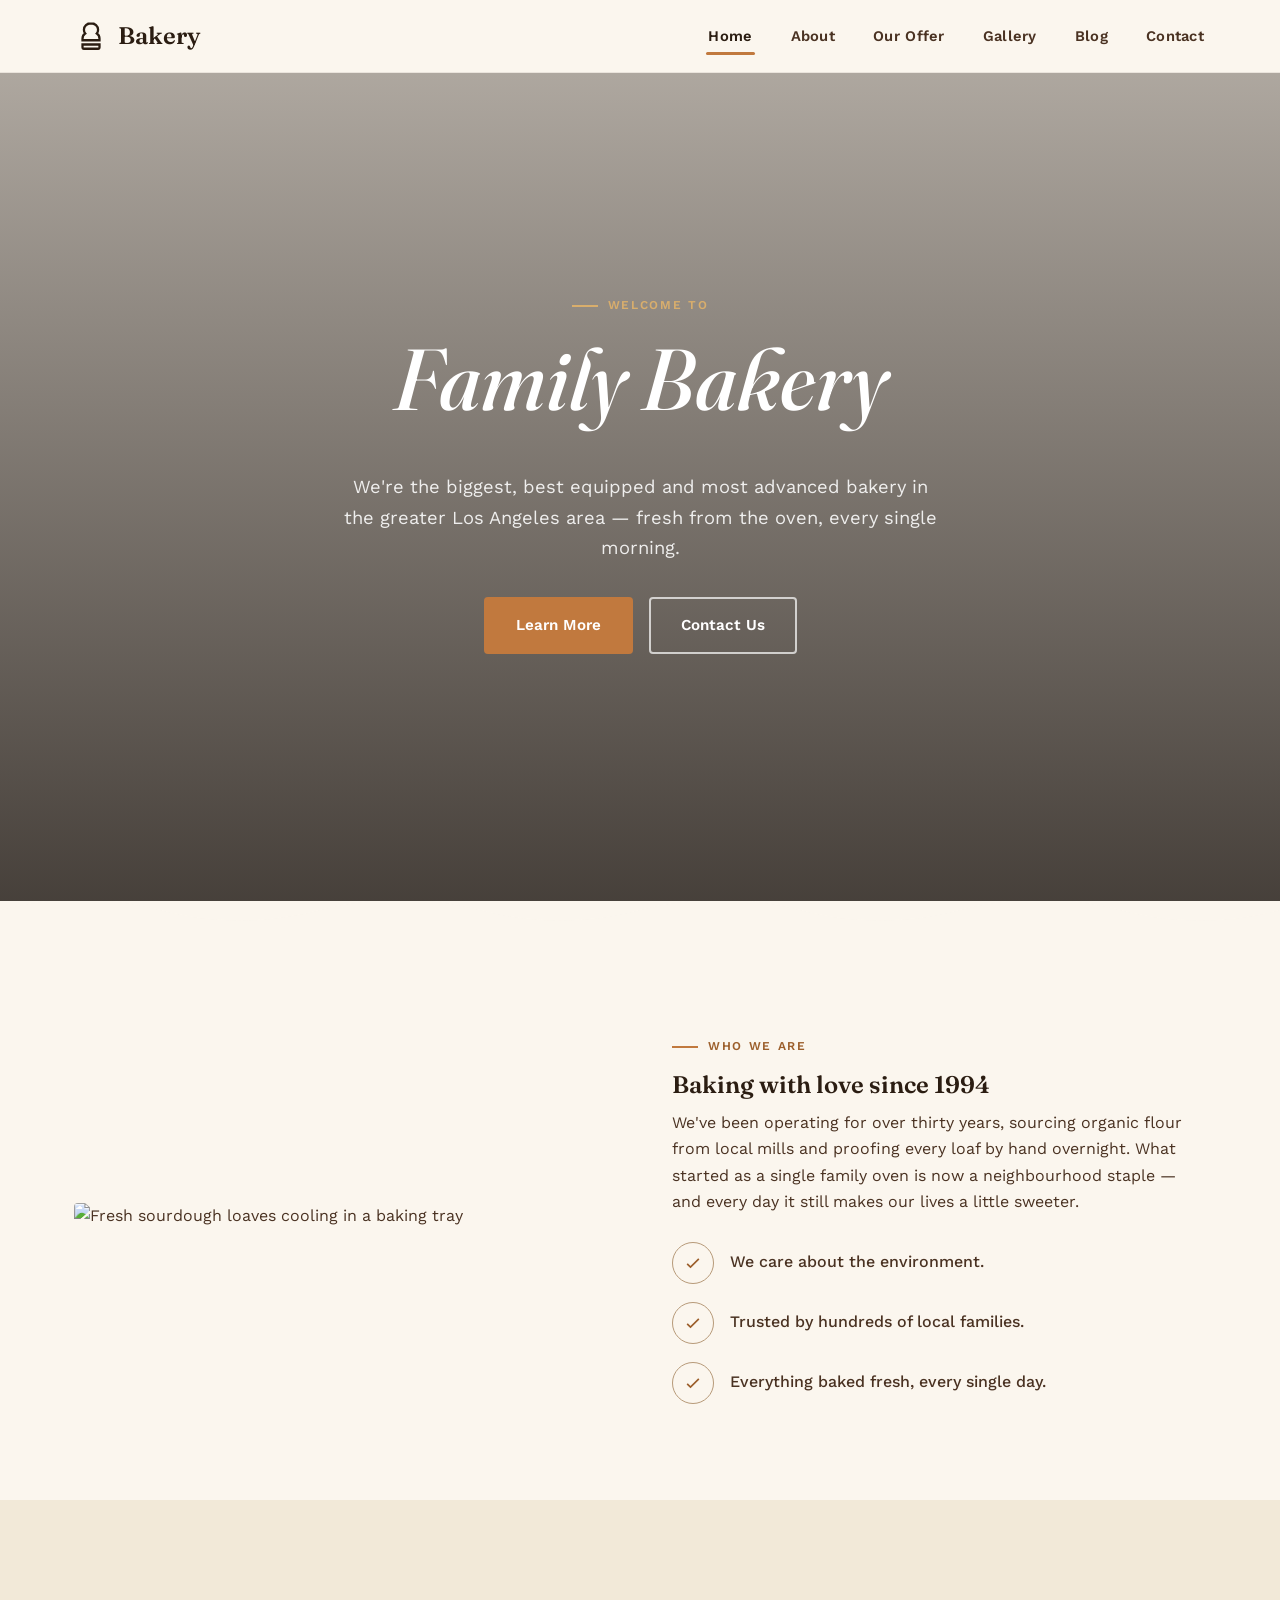
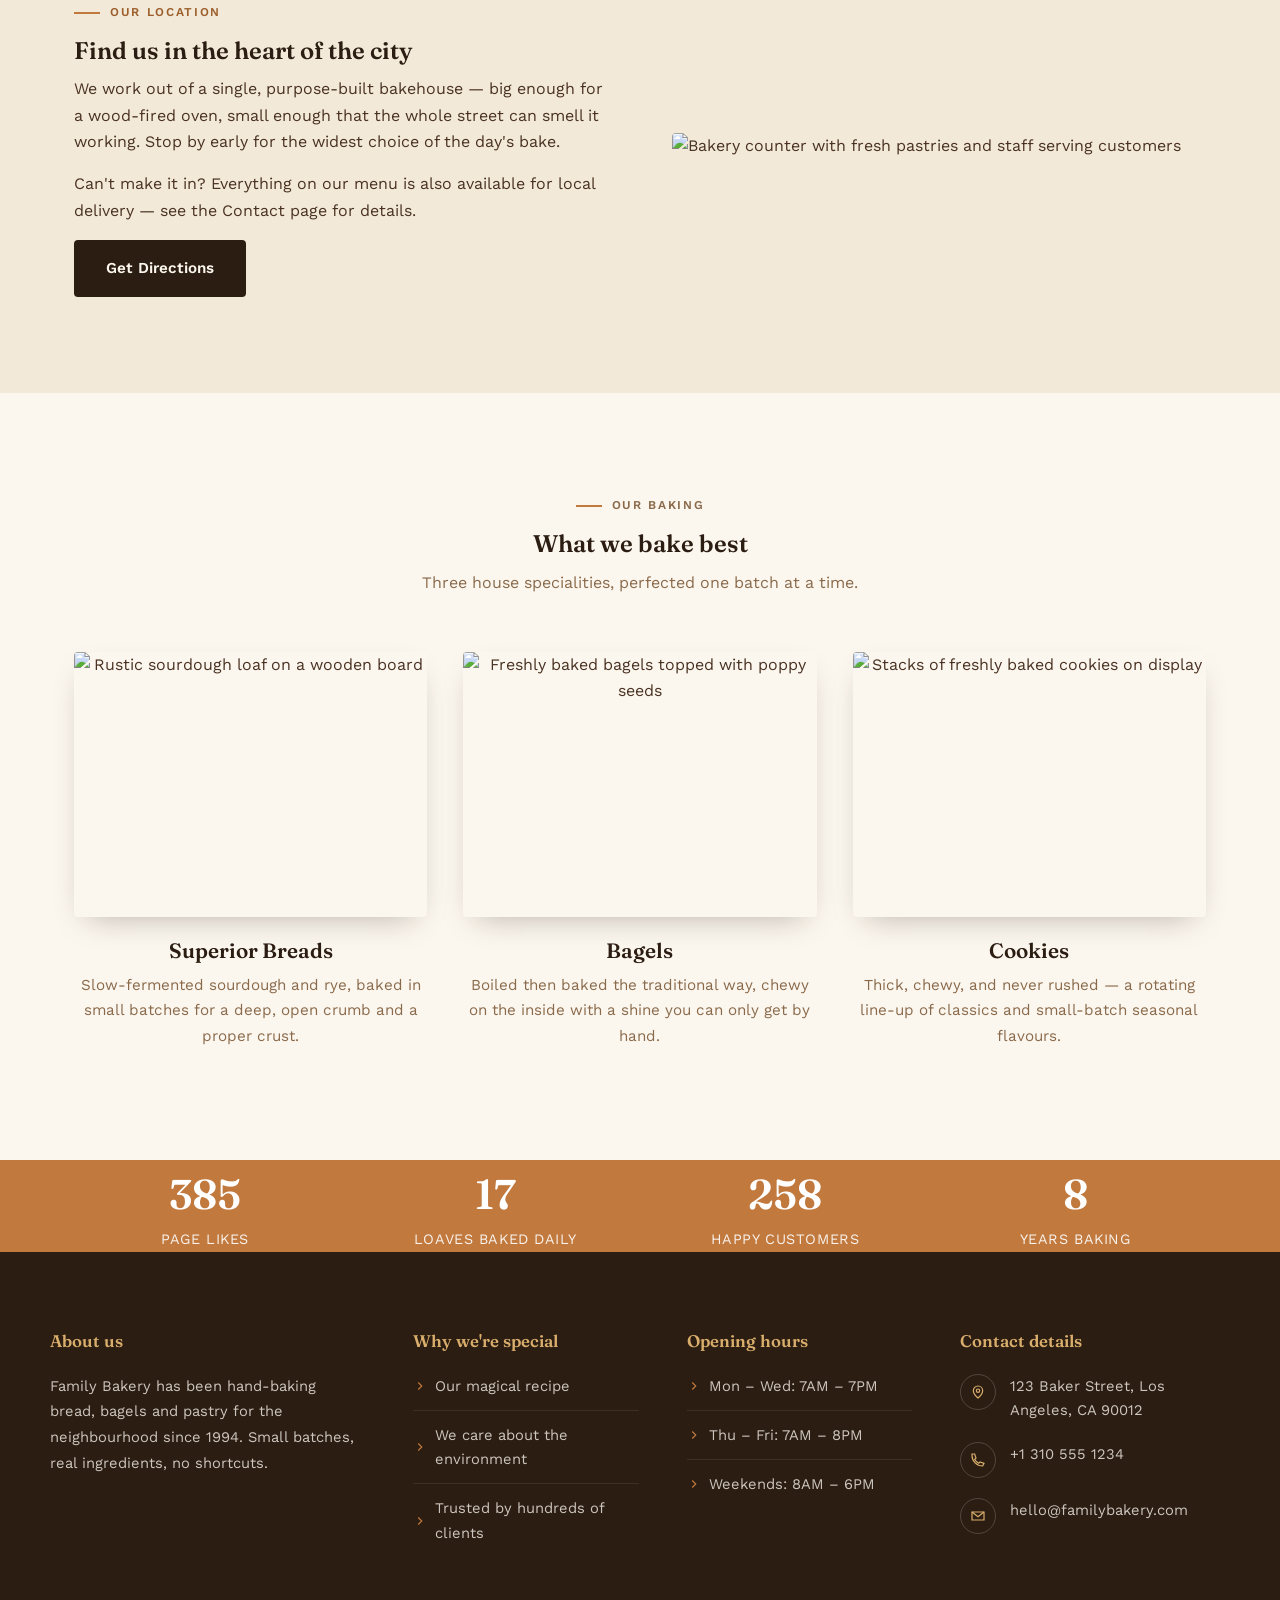
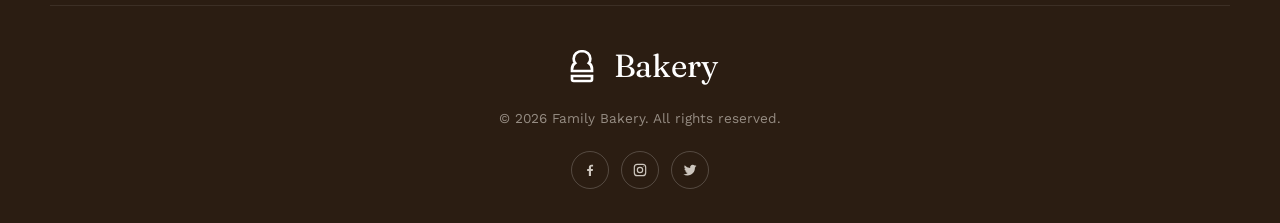
==== assignment2/bakery/index.html @ d4fd520f "assignment 2" ====
<!DOCTYPE html>
<html lang="en">
<head>
<meta charset="UTF-8">
<meta name="viewport" content="width=device-width, initial-scale=1.0">
<title>Family Bakery — Handmade Bread &amp; Pastry, Los Angeles</title>
<meta name="description" content="Family Bakery is the biggest, best equipped and most advanced bakery in the greater Los Angeles area — fresh bread, bagels and cookies baked daily.">
<link rel="stylesheet" href="css/style.css">
</head>
<body>

<header class="site-header">
  <nav class="nav">
    <a href="index.html" class="brand">
      <svg viewBox="0 0 24 24" fill="none" stroke="currentColor" stroke-width="1.6"><path d="M12 3c-2.8 0-5 2-5 4.6 0 1 .3 1.9.9 2.6C6.7 10.9 6 12.4 6 14v1h12v-1c0-1.6-.7-3.1-1.9-3.8.6-.7.9-1.6.9-2.6C17 5 14.8 3 12 3Z"/><path d="M6 18h12v2a1 1 0 0 1-1 1H7a1 1 0 0 1-1-1v-2Z"/></svg>
      Bakery
    </a>
    <ul class="nav-links">
      <li><a href="index.html">Home</a></li>
      <li><a href="about.html">About</a></li>
      <li><a href="offer.html">Our Offer</a></li>
      <li><a href="gallery.html">Gallery</a></li>
      <li><a href="blog.html">Blog</a></li>
      <li><a href="contact.html">Contact</a></li>
    </ul>
    <button class="nav-toggle" aria-label="Toggle menu" aria-expanded="false">
      <span></span><span></span><span></span>
    </button>
  </nav>
</header>

<!-- ============ HOME HERO ============ -->
<section class="home-hero" style="background-image:url('https://images.unsplash.com/photo-1509440159596-0249088772ff?auto=format&fit=crop&w=1900&q=80')">
  <div class="home-hero-inner">
    <p class="kicker">Welcome to</p>
    <h1>Family Bakery</h1>
    <p class="lede">We're the biggest, best equipped and most advanced bakery in the greater Los Angeles area — fresh from the oven, every single morning.</p>
    <div class="hero-actions">
      <a href="about.html" class="btn btn-solid">Learn More</a>
      <a href="contact.html" class="btn btn-outline">Contact Us</a>
    </div>
  </div>
</section>
<svg class="crust" viewBox="0 0 1200 34" preserveAspectRatio="none"><path d="M0 34V10c50-14 100-14 150 0s100 14 150 0 100-14 150 0 100 14 150 0 100-14 150 0 100 14 150 0 100-14 150 0 100 14 150 0V34Z"/></svg>

<!-- ============ WHO WE ARE ============ -->
<section class="section">
  <div class="container two-col">
    <div class="col-img reveal">
      <img src="https://images.unsplash.com/photo-1608198093002-ad4e005484ec?auto=format&fit=crop&w=900&q=80" alt="Fresh sourdough loaves cooling in a baking tray">
    </div>
    <div class="reveal">
      <p class="kicker">Who we are</p>
      <h2>Baking with love since 1994</h2>
      <p>We've been operating for over thirty years, sourcing organic flour from local mills and proofing every loaf by hand overnight. What started as a single family oven is now a neighbourhood staple — and every day it still makes our lives a little sweeter.</p>
      <ul class="check-list">
        <li><span class="ico"><svg viewBox="0 0 24 24" fill="none" stroke="currentColor" stroke-width="2"><path d="M5 13l4 4L19 7"/></svg></span> We care about the environment.</li>
        <li><span class="ico"><svg viewBox="0 0 24 24" fill="none" stroke="currentColor" stroke-width="2"><path d="M5 13l4 4L19 7"/></svg></span> Trusted by hundreds of local families.</li>
        <li><span class="ico"><svg viewBox="0 0 24 24" fill="none" stroke="currentColor" stroke-width="2"><path d="M5 13l4 4L19 7"/></svg></span> Everything baked fresh, every single day.</li>
      </ul>
    </div>
  </div>
</section>

<!-- ============ OUR LOCATION ============ -->
<section class="section section-alt">
  <div class="container two-col reverse">
    <div class="reveal">
      <p class="kicker">Our location</p>
      <h2>Find us in the heart of the city</h2>
      <p>We work out of a single, purpose-built bakehouse — big enough for a wood-fired oven, small enough that the whole street can smell it working. Stop by early for the widest choice of the day's bake.</p>
      <p>Can't make it in? Everything on our menu is also available for local delivery — see the Contact page for details.</p>
      <a href="contact.html" class="btn btn-dark">Get Directions</a>
    </div>
    <div class="col-img reveal">
      <img src="https://images.unsplash.com/photo-1517433670267-08bbd4be890f?auto=format&fit=crop&w=900&q=80" alt="Bakery counter with fresh pastries and staff serving customers">
    </div>
  </div>
</section>

<!-- ============ OUR BAKING ============ -->
<section class="section">
  <div class="container">
    <div class="section-head reveal">
      <p class="kicker" style="justify-content:center;">Our baking</p>
      <h2>What we bake best</h2>
      <p>Three house specialities, perfected one batch at a time.</p>
    </div>
    <div class="grid-3">
      <div class="bake-card reveal">
        <div class="img-wrap"><img src="https://images.unsplash.com/photo-1509440159596-0249088772ff?auto=format&fit=crop&w=700&q=80" alt="Rustic sourdough loaf on a wooden board"></div>
        <h3>Superior Breads</h3>
        <p>Slow-fermented sourdough and rye, baked in small batches for a deep, open crumb and a proper crust.</p>
      </div>
      <div class="bake-card reveal">
        <div class="img-wrap"><img src="https://images.unsplash.com/photo-1509365465985-25d11c17e812?auto=format&fit=crop&w=700&q=80" alt="Freshly baked bagels topped with poppy seeds"></div>
        <h3>Bagels</h3>
        <p>Boiled then baked the traditional way, chewy on the inside with a shine you can only get by hand.</p>
      </div>
      <div class="bake-card reveal">
        <div class="img-wrap"><img src="https://images.unsplash.com/photo-1499636136210-6f4ee915583e?auto=format&fit=crop&w=700&q=80" alt="Stacks of freshly baked cookies on display"></div>
        <h3>Cookies</h3>
        <p>Thick, chewy, and never rushed — a rotating line-up of classics and small-batch seasonal flavours.</p>
      </div>
    </div>
  </div>
</section>

<!-- ============ STATS ============ -->
<section class="stats-band">
  <div class="container">
    <div class="stats-grid">
      <div class="stat reveal">
        <div class="num" data-count="1430">0</div>
        <div class="label">Page Likes</div>
      </div>
      <div class="stat reveal">
        <div class="num" data-count="64">0</div>
        <div class="label">Loaves Baked Daily</div>
      </div>
      <div class="stat reveal">
        <div class="num" data-count="960">0</div>
        <div class="label">Happy Customers</div>
      </div>
      <div class="stat reveal">
        <div class="num" data-count="30">0</div>
        <div class="label">Years Baking</div>
      </div>
    </div>
  </div>
</section>

<!-- ============ FOOTER ============ -->
<footer class="site-footer">
  <div class="container footer-grid">
    <div>
      <h4>About us</h4>
      <p>Family Bakery has been hand-baking bread, bagels and pastry for the neighbourhood since 1994. Small batches, real ingredients, no shortcuts.</p>
    </div>
    <div>
      <h4>Why we're special</h4>
      <ul class="footer-list">
        <li><svg viewBox="0 0 24 24" fill="none" stroke="currentColor" stroke-width="2"><path d="M9 18l6-6-6-6"/></svg>Our magical recipe</li>
        <li><svg viewBox="0 0 24 24" fill="none" stroke="currentColor" stroke-width="2"><path d="M9 18l6-6-6-6"/></svg>We care about the environment</li>
        <li><svg viewBox="0 0 24 24" fill="none" stroke="currentColor" stroke-width="2"><path d="M9 18l6-6-6-6"/></svg>Trusted by hundreds of clients</li>
      </ul>
    </div>
    <div>
      <h4>Opening hours</h4>
      <ul class="footer-list">
        <li><svg viewBox="0 0 24 24" fill="none" stroke="currentColor" stroke-width="2"><path d="M9 18l6-6-6-6"/></svg>Mon – Wed: 7AM – 7PM</li>
        <li><svg viewBox="0 0 24 24" fill="none" stroke="currentColor" stroke-width="2"><path d="M9 18l6-6-6-6"/></svg>Thu – Fri: 7AM – 8PM</li>
        <li><svg viewBox="0 0 24 24" fill="none" stroke="currentColor" stroke-width="2"><path d="M9 18l6-6-6-6"/></svg>Weekends: 8AM – 6PM</li>
      </ul>
    </div>
    <div>
      <h4>Contact details</h4>
      <ul class="footer-contact">
        <li><span class="ico"><svg viewBox="0 0 24 24" fill="none" stroke="currentColor" stroke-width="1.8"><path d="M12 21s-7-6.1-7-11a7 7 0 0 1 14 0c0 4.9-7 11-7 11Z"/><circle cx="12" cy="10" r="2.5"/></svg></span> 123 Baker Street, Los Angeles, CA 90012</li>
        <li><span class="ico"><svg viewBox="0 0 24 24" fill="none" stroke="currentColor" stroke-width="1.8"><path d="M3 5c0 9 7 16 16 16l2-4-6-2-2 2c-2-1-5-4-6-6l2-2-2-6H3Z"/></svg></span> <a href="tel:+13105551234">+1 310 555 1234</a></li>
        <li><span class="ico"><svg viewBox="0 0 24 24" fill="none" stroke="currentColor" stroke-width="1.8"><path d="M3 6h18v12H3V6Z"/><path d="M3 6l9 7 9-7"/></svg></span> <a href="mailto:hello@familybakery.com">hello@familybakery.com</a></li>
      </ul>
    </div>
  </div>
  <div class="container footer-bottom">
    <div class="footer-brand">
      <svg viewBox="0 0 24 24" fill="none" stroke="currentColor" stroke-width="1.6"><path d="M12 3c-2.8 0-5 2-5 4.6 0 1 .3 1.9.9 2.6C6.7 10.9 6 12.4 6 14v1h12v-1c0-1.6-.7-3.1-1.9-3.8.6-.7.9-1.6.9-2.6C17 5 14.8 3 12 3Z"/><path d="M6 18h12v2a1 1 0 0 1-1 1H7a1 1 0 0 1-1-1v-2Z"/></svg>
      Bakery
    </div>
    <p class="footer-copy">© 2026 Family Bakery. All rights reserved.</p>
    <div class="socials">
      <a href="#" aria-label="Facebook"><svg viewBox="0 0 24 24" fill="currentColor"><path d="M13.5 21v-7.6h2.6l.4-3H13.5V8.4c0-.9.2-1.5 1.5-1.5h1.6V4.2C16.3 4.2 15.3 4 14.2 4c-2.3 0-3.9 1.4-3.9 4v2.4H7.7v3h2.6V21h3.2Z"/></svg></a>
      <a href="#" aria-label="Instagram"><svg viewBox="0 0 24 24" fill="none" stroke="currentColor" stroke-width="1.8"><rect x="3.5" y="3.5" width="17" height="17" rx="4.5"/><circle cx="12" cy="12" r="4"/><circle cx="17" cy="7" r="0.6" fill="currentColor" stroke="none"/></svg></a>
      <a href="#" aria-label="Twitter"><svg viewBox="0 0 24 24" fill="currentColor"><path d="M22 5.9c-.7.3-1.5.6-2.3.7.8-.5 1.5-1.3 1.8-2.2-.8.5-1.6.8-2.5 1a4 4 0 0 0-6.8 3.6A11.3 11.3 0 0 1 4 4.9a4 4 0 0 0 1.2 5.3c-.6 0-1.2-.2-1.7-.5v.1a4 4 0 0 0 3.2 3.9c-.6.1-1.2.2-1.8.1a4 4 0 0 0 3.7 2.8A8 8 0 0 1 2 18.4a11.3 11.3 0 0 0 6.1 1.8c7.3 0 11.3-6.1 11.3-11.3v-.5c.8-.6 1.4-1.3 1.9-2.1Z"/></svg></a>
    </div>
  </div>
</footer>

<script src="js/script.js"></script>
</body>
</html>
---- assignment2/bakery/css/style.css ----
/* ==========================================================================
   Family Bakery — shared stylesheet
   Palette:  --cream #FBF6EE / --cream-2 #F2E9D8 / --brown-900 #2B1D12
             --brown-700 #4A3222 / --brown-500 #8A6A4B / --caramel #C1793E
             --caramel-dark #9C5F2C / --gold #D9AE6C
   Type:     Display -> "Fraunces"  |  Body -> "Work Sans"
   Signature: scalloped "crust" divider between sections + rolling-pin nav underline
   ========================================================================== */

@import url('https://fonts.googleapis.com/css2?family=Fraunces:ital,opsz,wght@0,9..144,400;0,9..144,500;0,9..144,600;0,9..144,700;1,9..144,500&family=Work+Sans:wght@400;500;600;700&display=swap');

:root{
  --cream:#FBF6EE;
  --cream-2:#F2E9D8;
  --brown-900:#2B1D12;
  --brown-800:#372414;
  --brown-700:#4A3222;
  --brown-500:#8A6A4B;
  --brown-300:#B79A79;
  --caramel:#C1793E;
  --caramel-dark:#9C5F2C;
  --gold:#D9AE6C;
  --white:#ffffff;

  --font-display:'Fraunces', serif;
  --font-body:'Work Sans', sans-serif;

  --radius:4px;
  --shadow-soft: 0 12px 30px -14px rgba(43,29,18,.35);
  --container:1180px;
}

*,*::before,*::after{box-sizing:border-box;}
html{scroll-behavior:smooth;}
body{
  margin:0;
  font-family:var(--font-body);
  color:var(--brown-700);
  background:var(--cream);
  line-height:1.65;
  -webkit-font-smoothing:antialiased;
}
img{max-width:100%;display:block;}
a{color:inherit;text-decoration:none;}
ul{list-style:none;margin:0;padding:0;}
h1,h2,h3,h4{
  font-family:var(--font-display);
  color:var(--brown-900);
  margin:0 0 .5em;
  font-weight:600;
  line-height:1.15;
}
p{margin:0 0 1em;}
.container{max-width:var(--container);margin:0 auto;padding:0 24px;}

/* focus visibility */
a:focus-visible, button:focus-visible, input:focus-visible, textarea:focus-visible{
  outline:3px solid var(--caramel);
  outline-offset:2px;
}

@media (prefers-reduced-motion: reduce){
  *{animation-duration:.001ms !important; animation-iteration-count:1 !important; transition-duration:.001ms !important; scroll-behavior:auto !important;}
}

/* ---------- eyebrow / kicker ---------- */
.kicker{
  display:inline-flex;
  align-items:center;
  gap:10px;
  font-family:var(--font-body);
  font-weight:600;
  letter-spacing:.14em;
  text-transform:uppercase;
  font-size:.75rem;
  color:var(--caramel-dark);
  margin-bottom:14px;
}
.kicker::before{
  content:'';
  width:26px;height:2px;
  background:var(--caramel);
  display:inline-block;
}

/* ---------- buttons ---------- */
.btn{
  display:inline-flex;
  align-items:center;
  gap:8px;
  padding:14px 30px;
  font-family:var(--font-body);
  font-weight:600;
  font-size:.95rem;
  border-radius:var(--radius);
  border:2px solid transparent;
  cursor:pointer;
  transition:transform .18s ease, background .18s ease, color .18s ease, border-color .18s ease;
}
.btn:hover{transform:translateY(-2px);}
.btn-solid{background:var(--caramel); color:var(--white);}
.btn-solid:hover{background:var(--caramel-dark);}
.btn-outline{border-color:rgba(255,255,255,.7); color:var(--white); background:transparent;}
.btn-outline:hover{background:rgba(255,255,255,.12);}
.btn-dark{background:var(--brown-900); color:var(--cream);}
.btn-dark:hover{background:var(--brown-800);}

/* ==========================================================================
   HEADER / NAV
   ========================================================================== */
.site-header{
  position:sticky; top:0; z-index:100;
  background:rgba(251,246,238,.92);
  backdrop-filter:blur(8px);
  border-bottom:1px solid rgba(43,29,18,.08);
}
.nav{
  display:flex;
  align-items:center;
  justify-content:space-between;
  padding:16px 24px;
  max-width:var(--container);
  margin:0 auto;
}
.brand{
  display:flex; align-items:center; gap:10px;
  font-family:var(--font-display);
  font-size:1.5rem;
  font-weight:600;
  color:var(--brown-900);
}
.brand svg{width:34px;height:34px;flex-shrink:0;}
.nav-links{display:flex; gap:34px;}
.nav-links a{
  position:relative;
  font-weight:600;
  font-size:.92rem;
  letter-spacing:.02em;
  color:var(--brown-700);
  padding:6px 2px;
}
.nav-links a::after{
  content:'';
  position:absolute; left:0; bottom:-4px;
  width:0; height:3px;
  background:var(--caramel);
  border-radius:3px;
  transition:width .25s ease;
}
.nav-links a:hover::after,
.nav-links a.active::after{width:100%;}
.nav-links a.active{color:var(--brown-900);}
.nav-toggle{
  display:none;
  flex-direction:column; gap:5px;
  background:none; border:0; cursor:pointer; padding:6px;
}
.nav-toggle span{width:26px; height:2px; background:var(--brown-900); border-radius:2px;}

@media (max-width:880px){
  .nav-toggle{display:flex;}
  .nav-links{
    position:absolute; top:100%; left:0; right:0;
    background:var(--cream);
    flex-direction:column;
    gap:0;
    max-height:0; overflow:hidden;
    border-bottom:1px solid rgba(43,29,18,.08);
    transition:max-height .3s ease;
  }
  .nav-links.open{max-height:400px;}
  .nav-links a{display:block; padding:16px 24px; border-top:1px solid rgba(43,29,18,.06);}
  .nav-links a::after{display:none;}
}

/* ==========================================================================
   HERO (inner pages)
   ========================================================================== */
.page-hero{
  position:relative;
  min-height:340px;
  display:flex; align-items:center; justify-content:center;
  text-align:center;
  background-size:cover; background-position:center;
  isolation:isolate;
}
.page-hero::before{
  content:'';
  position:absolute; inset:0;
  background:linear-gradient(180deg, rgba(43,29,18,.55), rgba(43,29,18,.72));
  z-index:-1;
}
.page-hero h1{
  color:var(--white);
  font-size:clamp(2.4rem, 5vw, 3.6rem);
  margin-bottom:14px;
}
.breadcrumb{
  color:rgba(255,255,255,.85);
  font-size:.9rem;
  font-weight:600;
}
.breadcrumb a{color:var(--gold);}
.breadcrumb span{margin:0 8px; opacity:.6;}

/* ==========================================================================
   HOME HERO
   ========================================================================== */
.home-hero{
  position:relative;
  min-height:92vh;
  display:flex; align-items:center;
  background-size:cover; background-position:center;
  isolation:isolate;
  overflow:hidden;
}
.home-hero::before{
  content:'';
  position:absolute; inset:0;
  background:linear-gradient(180deg, rgba(30,20,12,.35), rgba(20,13,8,.78));
  z-index:-1;
}
.home-hero-inner{
  text-align:center;
  max-width:820px;
  margin:0 auto;
  padding:80px 24px 110px;
  color:var(--white);
}
.home-hero .kicker{color:var(--gold); justify-content:center;}
.home-hero .kicker::before{background:var(--gold);}
.home-hero h1{
  color:var(--white);
  font-size:clamp(3rem, 7vw, 5.4rem);
  font-style:italic;
  font-weight:500;
}
.home-hero p.lede{
  font-size:1.15rem;
  color:rgba(255,255,255,.88);
  max-width:600px;
  margin:0 auto 34px;
}
.hero-actions{display:flex; gap:16px; justify-content:center; flex-wrap:wrap;}

/* crust divider (signature element) */
.crust{
  display:block;
  width:100%;
  height:34px;
  margin-top:-1px;
  fill:var(--cream);
}
.crust.flip{transform:scaleY(-1);}

/* ==========================================================================
   SECTIONS
   ========================================================================== */
.section{padding:96px 0;}
.section-alt{background:var(--cream-2);}
.section-head{max-width:640px; margin:0 auto 56px; text-align:center;}
.section-head p{color:var(--brown-500);}
.section-head.left{margin-left:0; text-align:left;}

.two-col{
  display:grid;
  grid-template-columns:1fr 1fr;
  gap:64px;
  align-items:center;
}
.two-col img{border-radius:var(--radius); box-shadow:var(--shadow-soft);}
.two-col.reverse .col-img{order:2;}

.check-list{margin-top:26px; display:flex; flex-direction:column; gap:18px;}
.check-list li{display:flex; align-items:center; gap:16px; font-weight:500; color:var(--brown-700);}
.check-list .ico{
  width:42px; height:42px; flex-shrink:0;
  border:1px solid var(--brown-300);
  border-radius:50%;
  display:flex; align-items:center; justify-content:center;
  color:var(--caramel-dark);
}
.check-list .ico svg{width:20px;height:20px;}

/* baking / product cards */
.grid-3{display:grid; grid-template-columns:repeat(3,1fr); gap:36px;}
.grid-2{display:grid; grid-template-columns:repeat(2,1fr); gap:36px;}
.bake-card{text-align:center;}
.bake-card .img-wrap{
  border-radius:var(--radius);
  overflow:hidden;
  margin-bottom:22px;
  box-shadow:var(--shadow-soft);
}
.bake-card img{aspect-ratio:4/3; object-fit:cover; transition:transform .5s ease;}
.bake-card:hover img{transform:scale(1.06);}
.bake-card h3{font-size:1.3rem;}
.bake-card p{color:var(--brown-500); font-size:.95rem;}

/* location split */
.location-copy{padding-right:16px;}

/* stats band */
.stats-band{background:var(--caramel); color:var(--white);}
.stats-grid{display:grid; grid-template-columns:repeat(4,1fr); gap:28px; text-align:center;}
.stat .ico{width:44px;height:44px; margin:0 auto 14px;}
.stat .num{font-family:var(--font-display); font-size:2.6rem; font-weight:600;}
.stat .label{font-size:.9rem; letter-spacing:.04em; text-transform:uppercase; opacity:.9;}

/* ==========================================================================
   FOOTER
   ========================================================================== */
.site-footer{background:var(--brown-900); color:rgba(251,246,238,.78);}
.footer-grid{
  display:grid;
  grid-template-columns:1.4fr 1fr 1fr 1.2fr;
  gap:48px;
  padding:80px 0 48px;
  border-bottom:1px solid rgba(255,255,255,.08);
}
.footer-grid h4{color:var(--gold); font-size:1.05rem; margin-bottom:22px;}
.footer-grid p{font-size:.92rem; line-height:1.75;}
.footer-list li{
  border-top:1px solid rgba(255,255,255,.08);
  padding:12px 0;
  font-size:.92rem;
  display:flex; align-items:center; gap:8px;
}
.footer-list li:first-child{border-top:0; padding-top:0;}
.footer-list li svg{width:14px;height:14px; color:var(--caramel); flex-shrink:0;}
.footer-contact li{display:flex; gap:14px; align-items:flex-start; margin-bottom:20px; font-size:.92rem;}
.footer-contact .ico{
  width:36px;height:36px; flex-shrink:0;
  border-radius:50%;
  border:1px solid rgba(255,255,255,.18);
  display:flex;align-items:center;justify-content:center;
  color:var(--gold);
}
.footer-contact .ico svg{width:16px;height:16px;}
.footer-contact a:hover{color:var(--gold);}

.footer-bottom{padding:34px 0; text-align:center;}
.footer-brand{
  display:flex; align-items:center; justify-content:center; gap:12px;
  font-family:var(--font-display); font-size:2rem; color:var(--white); margin-bottom:14px;
}
.footer-brand svg{width:40px;height:40px;}
.footer-copy{font-size:.85rem; opacity:.65; margin-bottom:22px;}
.socials{display:flex; gap:12px; justify-content:center;}
.socials a{
  width:38px; height:38px; border-radius:50%;
  border:1px solid rgba(255,255,255,.2);
  display:flex; align-items:center; justify-content:center;
  transition:background .2s ease, border-color .2s ease;
}
.socials a:hover{background:var(--caramel); border-color:var(--caramel);}
.socials svg{width:16px;height:16px;}

/* ==========================================================================
   PAGE: ABOUT
   ========================================================================== */
.why-grid{display:grid; grid-template-columns:repeat(3,1fr); gap:48px 40px;}
.why-item{padding-left:0;}
.why-item .num{
  font-family:var(--font-display);
  font-style:italic;
  color:var(--gold);
  font-size:1.1rem;
  margin-bottom:6px;
  display:block;
}
.why-item h3{font-size:1.2rem; margin-bottom:10px;}
.why-item p{color:var(--brown-500); font-size:.95rem;}

/* ==========================================================================
   PAGE: OUR OFFER
   ========================================================================== */
.menu-grid{display:grid; grid-template-columns:repeat(3,1fr); gap:44px 40px;}
.menu-item{border-bottom:1px dashed var(--brown-300); padding-bottom:22px;}
.menu-item-head{display:flex; justify-content:space-between; align-items:baseline; gap:12px; margin-bottom:10px;}
.menu-item-head h3{font-size:1.25rem; margin:0;}
.menu-item-head .price{font-family:var(--font-display); font-weight:600; color:var(--caramel-dark); font-size:1.2rem; white-space:nowrap;}
.menu-item p{color:var(--brown-500); font-size:.93rem; margin:0;}
.menu-tabs{display:flex; gap:14px; justify-content:center; flex-wrap:wrap; margin-bottom:56px;}
.menu-tab{
  padding:10px 22px; border-radius:30px; border:1px solid var(--brown-300);
  font-weight:600; font-size:.88rem; cursor:pointer; background:transparent; color:var(--brown-700);
  transition:all .2s ease;
}
.menu-tab.active, .menu-tab:hover{background:var(--caramel); border-color:var(--caramel); color:var(--white);}

/* ==========================================================================
   PAGE: GALLERY
   ========================================================================== */
.gallery-grid{
  columns:3 220px;
  column-gap:20px;
}
.gallery-item{
  position:relative;
  break-inside:avoid;
  margin-bottom:20px;
  border-radius:var(--radius);
  overflow:hidden;
  cursor:pointer;
}
.gallery-item img{width:100%; transition:transform .5s ease;}
.gallery-item .overlay{
  position:absolute; inset:0;
  background:rgba(43,29,18,.55);
  display:flex; align-items:center; justify-content:center;
  opacity:0; transition:opacity .3s ease;
}
.gallery-item:hover .overlay{opacity:1;}
.gallery-item:hover img{transform:scale(1.08);}
.gallery-item .overlay svg{width:34px; height:34px; color:var(--white);}

.filter-bar{display:flex; gap:14px; justify-content:center; flex-wrap:wrap; margin-bottom:50px;}
.filter-btn{
  padding:9px 20px; border-radius:30px; border:1px solid var(--brown-300);
  font-weight:600; font-size:.85rem; cursor:pointer; background:transparent; color:var(--brown-700);
}
.filter-btn.active, .filter-btn:hover{background:var(--brown-900); border-color:var(--brown-900); color:var(--white);}

.lightbox{
  position:fixed; inset:0; background:rgba(20,13,8,.92);
  display:none; align-items:center; justify-content:center;
  z-index:200; padding:40px;
}
.lightbox.open{display:flex;}
.lightbox img{max-width:min(900px,90vw); max-height:85vh; border-radius:6px;}
.lightbox-close{
  position:absolute; top:26px; right:32px;
  width:44px;height:44px; border-radius:50%;
  background:rgba(255,255,255,.12); border:0; color:#fff; cursor:pointer;
  font-size:1.4rem; display:flex; align-items:center; justify-content:center;
}

/* ==========================================================================
   PAGE: BLOG
   ========================================================================== */
.blog-layout{display:grid; grid-template-columns:2fr 1fr; gap:56px;}
.post-card{
  background:var(--white);
  border-radius:var(--radius);
  overflow:hidden;
  box-shadow:var(--shadow-soft);
  margin-bottom:40px;
}
.post-card .post-img{aspect-ratio:16/10; overflow:hidden;}
.post-card .post-img img{width:100%; height:100%; object-fit:cover;}
.post-body{padding:28px 30px 32px;}
.post-meta{font-size:.82rem; color:var(--brown-500); font-weight:600; margin-bottom:10px; text-transform:uppercase; letter-spacing:.04em;}
.post-meta a{color:var(--caramel-dark);}
.post-body h3{font-size:1.35rem; margin-bottom:12px;}
.post-body p{color:var(--brown-500); font-size:.95rem;}
.read-more{display:inline-flex; align-items:center; gap:8px; font-weight:700; font-size:.88rem; color:var(--caramel-dark); margin-top:6px;}
.read-more svg{width:14px;height:14px; transition:transform .2s ease;}
.read-more:hover svg{transform:translateX(4px);}

.quote-card{
  background:var(--caramel); color:var(--white);
  border-radius:var(--radius); padding:36px 32px;
  margin-bottom:40px; position:relative;
}
.quote-card p{font-family:var(--font-display); font-style:italic; font-size:1.25rem; margin-bottom:14px;}
.quote-card cite{font-size:.85rem; font-weight:600; font-style:normal; opacity:.9;}

.sidebar-box{
  background:var(--white); border-radius:var(--radius);
  padding:28px; margin-bottom:32px; box-shadow:var(--shadow-soft);
}
.sidebar-box h4{font-size:1.05rem; margin-bottom:18px; padding-bottom:14px; border-bottom:2px solid var(--cream-2);}
.search-box{display:flex; border:1px solid var(--brown-300); border-radius:var(--radius); overflow:hidden;}
.search-box input{flex:1; border:0; padding:12px 14px; font-family:var(--font-body); background:transparent; color:var(--brown-700);}
.search-box button{border:0; background:var(--caramel); color:#fff; width:46px; cursor:pointer;}
.sidebar-list li{border-top:1px solid var(--cream-2); padding:11px 0; font-size:.92rem;}
.sidebar-list li:first-child{border-top:0; padding-top:0;}
.sidebar-list a{display:flex; justify-content:space-between; gap:10px;}
.sidebar-list a:hover{color:var(--caramel-dark);}

/* ==========================================================================
   PAGE: CONTACT
   ========================================================================== */
.contact-layout{display:grid; grid-template-columns:1.3fr 1fr; gap:64px;}
.form-row{display:grid; grid-template-columns:1fr 1fr; gap:20px; margin-bottom:20px;}
.field{
  width:100%;
  padding:16px 18px;
  border:1px solid var(--brown-300);
  border-radius:var(--radius);
  font-family:var(--font-body);
  font-size:.95rem;
  color:var(--brown-700);
  background:var(--white);
  transition:border-color .2s ease, box-shadow .2s ease;
}
.field::placeholder{color:var(--brown-300);}
.field:focus{border-color:var(--caramel); box-shadow:0 0 0 4px rgba(193,121,62,.14); outline:none;}
textarea.field{resize:vertical; min-height:150px;}
.form-note{
  margin-top:14px; font-size:.9rem; padding:12px 16px; border-radius:var(--radius);
  background:var(--cream-2); color:var(--brown-700); display:none;
}
.form-note.show{display:block;}

.map-frame{
  border-radius:var(--radius); overflow:hidden; box-shadow:var(--shadow-soft);
  border:0; width:100%; height:340px; margin-top:56px; filter:sepia(.15) saturate(1.1);
}

/* ==========================================================================
   Reveal-on-scroll (light motion, respects reduced motion)
   ========================================================================== */
.reveal{opacity:0; transform:translateY(24px); transition:opacity .7s ease, transform .7s ease;}
.reveal.in{opacity:1; transform:none;}

/* ==========================================================================
   RESPONSIVE
   ========================================================================== */
@media (max-width:980px){
  .two-col, .contact-layout{grid-template-columns:1fr; gap:40px;}
  .two-col.reverse .col-img{order:0;}
  .grid-3, .why-grid, .menu-grid{grid-template-columns:repeat(2,1fr);}
  .stats-grid{grid-template-columns:repeat(2,1fr); gap:40px;}
  .footer-grid{grid-template-columns:1fr 1fr; gap:40px;}
  .blog-layout{grid-template-columns:1fr;}
  .gallery-grid{columns:2 220px;}
}
@media (max-width:620px){
  .section{padding:64px 0;}
  .grid-3, .grid-2, .why-grid, .menu-grid, .footer-grid{grid-template-columns:1fr;}
  .form-row{grid-template-columns:1fr;}
  .gallery-grid{columns:1;}
  .hero-actions{flex-direction:column; align-items:stretch;}
  .home-hero-inner{padding:60px 24px 80px;}
}
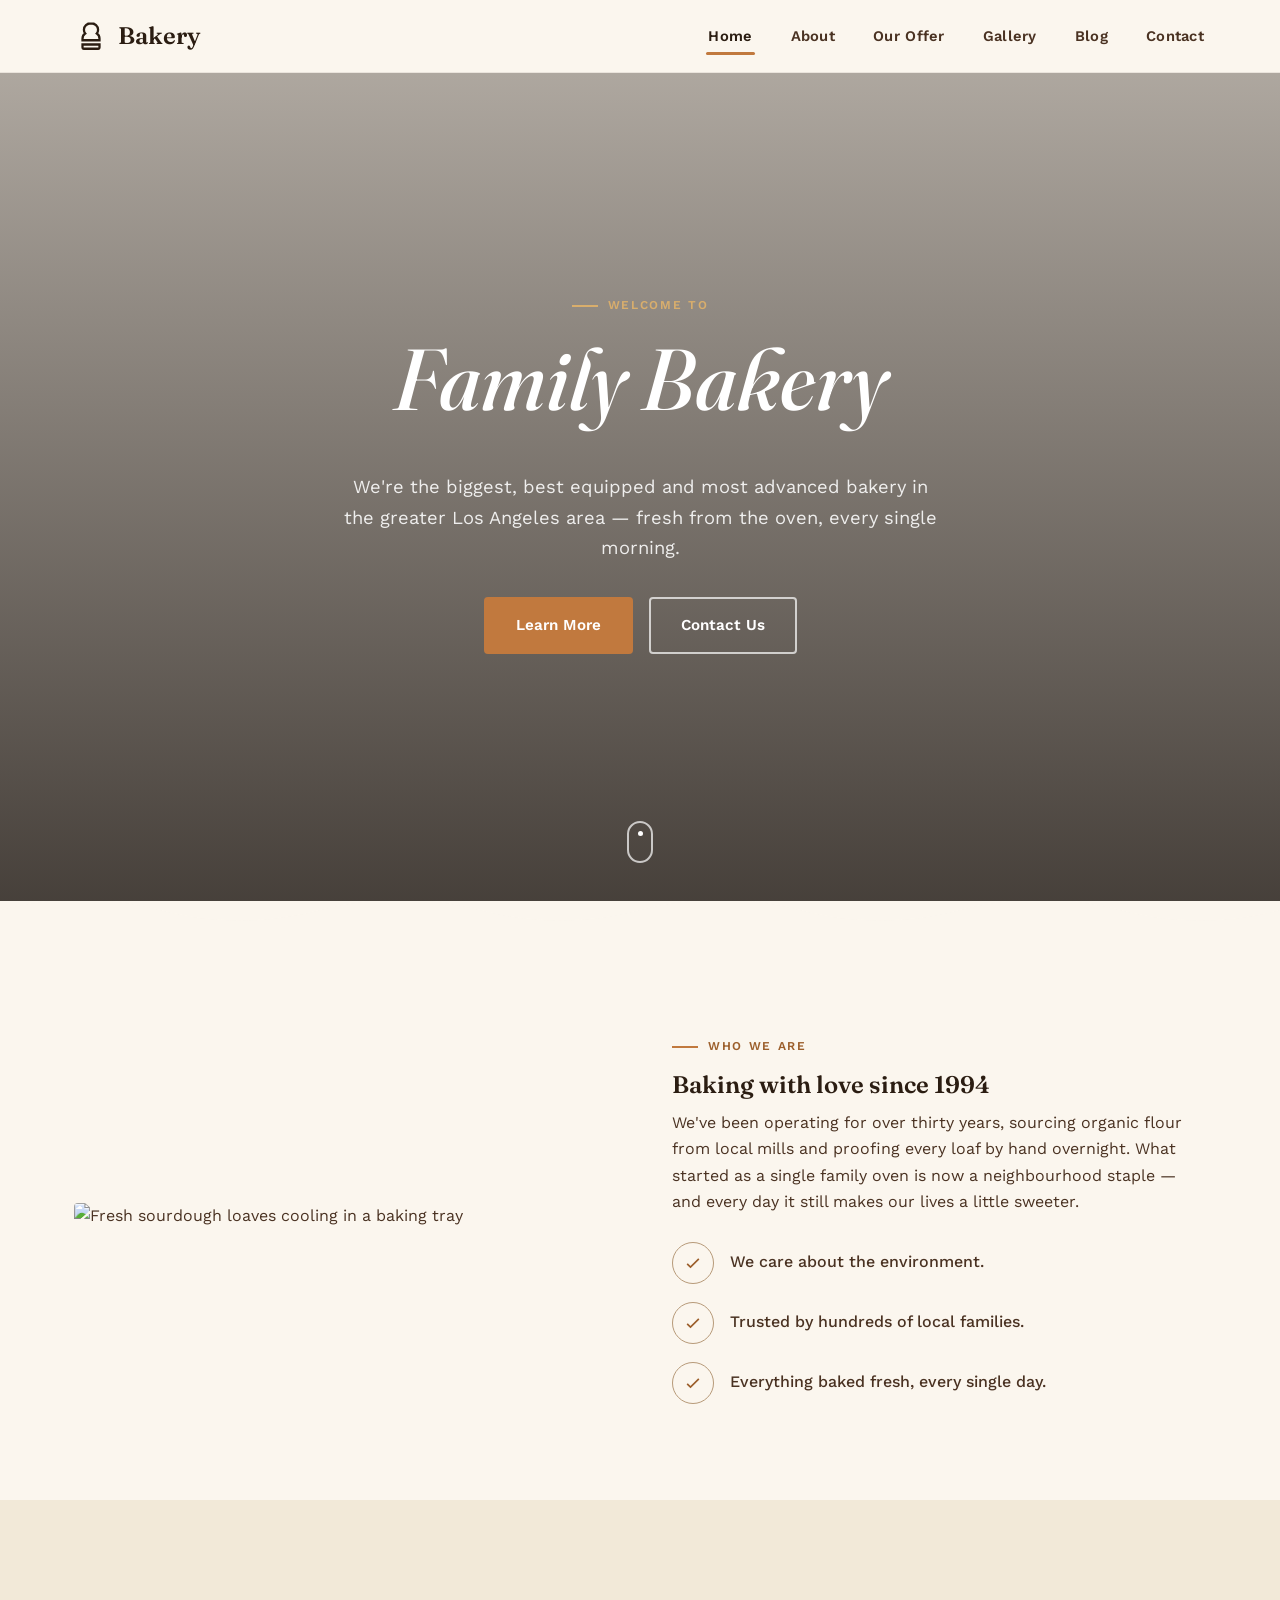
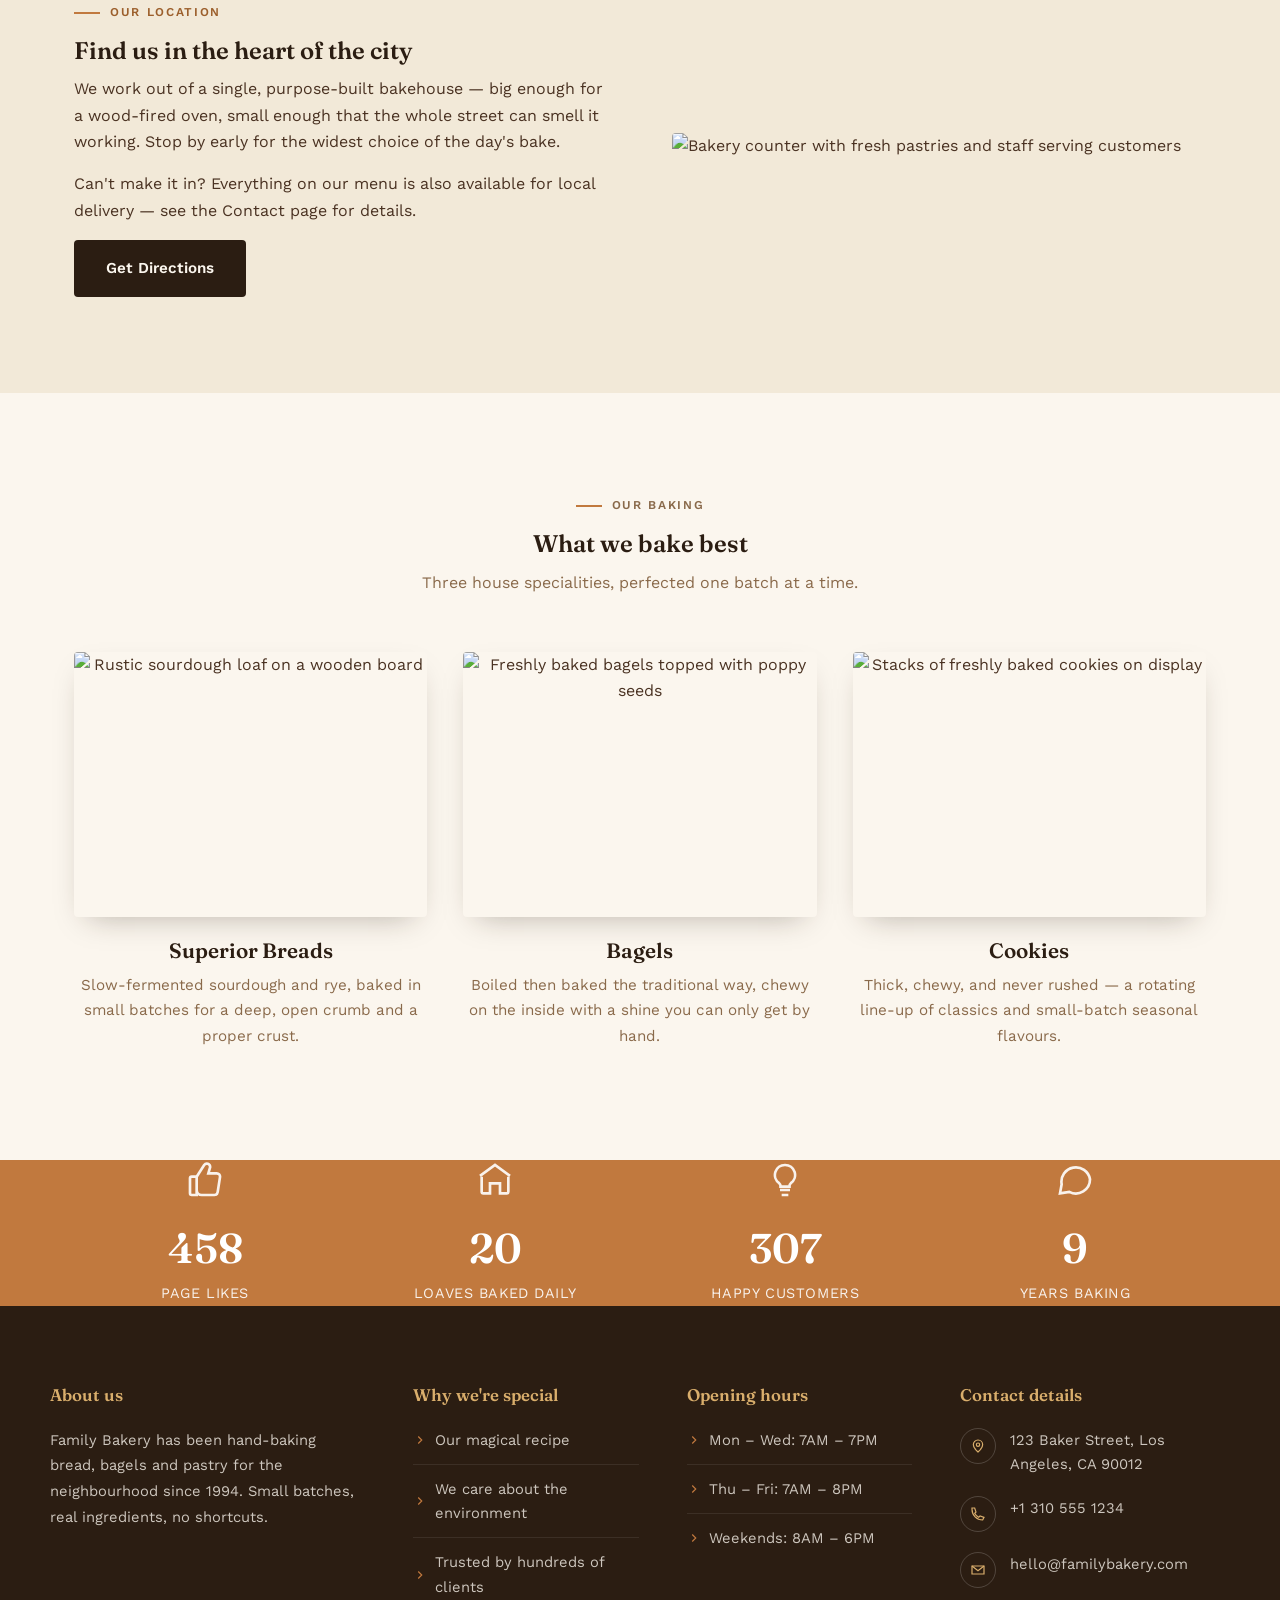
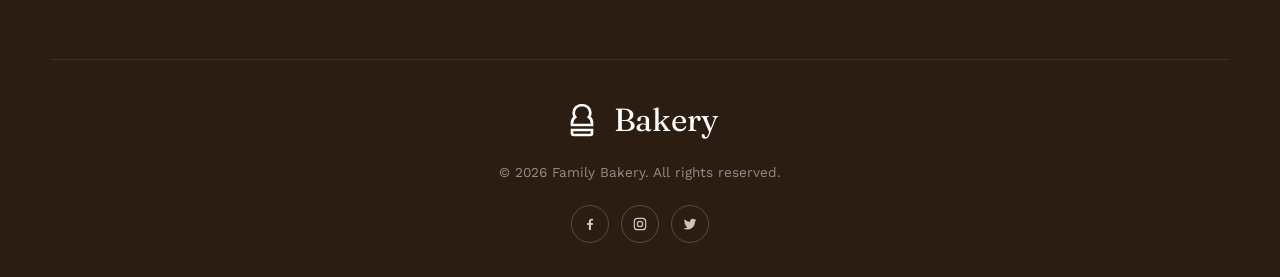
==== commit ce5395bd: "assignment 2" ====
--- a/assignment2/bakery/index.html
+++ b/assignment2/bakery/index.html
@@ -40,6 +40,7 @@
       <a href="contact.html" class="btn btn-outline">Contact Us</a>
     </div>
   </div>
+  <span class="scroll-indicator" aria-hidden="true"><span class="dot"></span></span>
 </section>
 <svg class="crust" viewBox="0 0 1200 34" preserveAspectRatio="none"><path d="M0 34V10c50-14 100-14 150 0s100 14 150 0 100-14 150 0 100 14 150 0 100-14 150 0 100 14 150 0 100-14 150 0 100 14 150 0V34Z"/></svg>
 
@@ -111,18 +112,22 @@
   <div class="container">
     <div class="stats-grid">
       <div class="stat reveal">
+        <span class="ico"><svg viewBox="0 0 24 24" fill="none" stroke="currentColor" stroke-width="1.6"><path d="M7 10v11H4a1 1 0 0 1-1-1v-9a1 1 0 0 1 1-1h3Zm0 0 4.5-7a2 2 0 0 1 3.6 1.2L14 8h5a2 2 0 0 1 2 2.3l-1.4 9A2 2 0 0 1 17.6 21H10a3 3 0 0 1-3-3"/></svg></span>
         <div class="num" data-count="1430">0</div>
         <div class="label">Page Likes</div>
       </div>
       <div class="stat reveal">
+        <span class="ico"><svg viewBox="0 0 24 24" fill="none" stroke="currentColor" stroke-width="1.6"><path d="M3 9.5 12 3l9 6.5M4 10v9a1 1 0 0 0 1 1h4v-6h6v6h4a1 1 0 0 0 1-1v-9"/></svg></span>
         <div class="num" data-count="64">0</div>
         <div class="label">Loaves Baked Daily</div>
       </div>
       <div class="stat reveal">
+        <span class="ico"><svg viewBox="0 0 24 24" fill="none" stroke="currentColor" stroke-width="1.6"><path d="M9 18h6M10 21h4M12 3a6 6 0 0 0-3.5 10.9c.5.4.8 1 .8 1.6v.5h5.4v-.5c0-.6.3-1.2.8-1.6A6 6 0 0 0 12 3Z"/></svg></span>
         <div class="num" data-count="960">0</div>
         <div class="label">Happy Customers</div>
       </div>
       <div class="stat reveal">
+        <span class="ico"><svg viewBox="0 0 24 24" fill="none" stroke="currentColor" stroke-width="1.6"><path d="M21 11.5a8.5 8.5 0 0 1-12.4 7.6L3 20l1-5.4A8.5 8.5 0 1 1 21 11.5Z"/></svg></span>
         <div class="num" data-count="30">0</div>
         <div class="label">Years Baking</div>
       </div>
--- a/assignment2/bakery/css/style.css
+++ b/assignment2/bakery/css/style.css
@@ -243,6 +243,23 @@
 }
 .hero-actions{display:flex; gap:16px; justify-content:center; flex-wrap:wrap;}
 
+.scroll-indicator{
+  position:absolute; left:50%; bottom:38px; transform:translateX(-50%);
+  width:26px; height:42px;
+  border:2px solid rgba(255,255,255,.7);
+  border-radius:20px;
+  display:flex; justify-content:center; padding-top:8px;
+}
+.scroll-indicator .dot{
+  width:5px; height:5px; border-radius:50%; background:#fff;
+  animation:scrollDot 1.8s ease infinite;
+}
+@keyframes scrollDot{
+  0%{transform:translateY(0); opacity:1;}
+  70%{transform:translateY(14px); opacity:0;}
+  100%{transform:translateY(0); opacity:0;}
+}
+
 /* crust divider (signature element) */
 .crust{
   display:block;
@@ -303,7 +320,8 @@
 /* stats band */
 .stats-band{background:var(--caramel); color:var(--white);}
 .stats-grid{display:grid; grid-template-columns:repeat(4,1fr); gap:28px; text-align:center;}
-.stat .ico{width:44px;height:44px; margin:0 auto 14px;}
+.stat .ico{display:block; width:40px;height:40px; margin:0 auto 14px; color:rgba(255,255,255,.9);}
+.stat .ico svg{width:100%;height:100%;}
 .stat .num{font-family:var(--font-display); font-size:2.6rem; font-weight:600;}
 .stat .label{font-size:.9rem; letter-spacing:.04em; text-transform:uppercase; opacity:.9;}
 
@@ -478,6 +496,112 @@
 .sidebar-list li:first-child{border-top:0; padding-top:0;}
 .sidebar-list a{display:flex; justify-content:space-between; gap:10px;}
 .sidebar-list a:hover{color:var(--caramel-dark);}
+
+/* ==========================================================================
+   PAGE: SINGLE BLOG POST
+   ========================================================================== */
+.post-meta-bar{
+  text-align:center;
+  font-size:.9rem;
+  color:rgba(255,255,255,.85);
+  margin-bottom:6px;
+}
+.post-meta-bar a{color:var(--gold); font-weight:600;}
+.post-meta-bar .cat{color:var(--gold); font-weight:600;}
+
+.article-wrap{max-width:820px; margin:0 auto;}
+.article-wrap > p{color:var(--brown-700); font-size:1.02rem;}
+.article-wrap h2{font-size:1.5rem; margin-top:2.2em;}
+
+.pull-quote{
+  border-left:4px solid var(--caramel);
+  background:var(--cream-2);
+  padding:26px 30px;
+  margin:36px 0;
+  border-radius:0 var(--radius) var(--radius) 0;
+}
+.pull-quote p{
+  font-family:var(--font-display);
+  font-style:italic;
+  font-size:1.2rem;
+  color:var(--brown-900);
+  margin:0;
+}
+
+.post-image-text{
+  display:grid;
+  grid-template-columns:1fr 1fr;
+  gap:32px;
+  align-items:start;
+  margin:36px 0;
+}
+.post-image-text img{border-radius:var(--radius); box-shadow:var(--shadow-soft);}
+.post-image-text p{font-size:.95rem; color:var(--brown-500); margin:0;}
+
+.tags-row{
+  display:flex; gap:12px; flex-wrap:wrap;
+  margin:44px 0 40px;
+  padding-top:32px;
+  border-top:1px solid var(--cream-2);
+}
+.tag-pill{
+  padding:9px 18px;
+  border:1px solid var(--brown-300);
+  border-radius:30px;
+  font-size:.85rem;
+  font-weight:600;
+  color:var(--brown-700);
+}
+
+.author-bio{
+  display:flex; gap:22px; align-items:flex-start;
+  padding:32px 0;
+  border-top:1px solid var(--cream-2);
+  border-bottom:1px solid var(--cream-2);
+  margin-bottom:40px;
+}
+.author-bio img{width:74px; height:74px; border-radius:50%; object-fit:cover; flex-shrink:0;}
+.author-bio h4{margin-bottom:8px; font-size:1.1rem;}
+.author-bio p{margin:0; font-size:.93rem; color:var(--brown-500);}
+
+.post-nav{
+  display:grid; grid-template-columns:1fr 1fr; gap:20px;
+  margin-bottom:48px;
+}
+.post-nav a{
+  display:block;
+  padding:20px 24px;
+  border:1px solid var(--cream-2);
+  border-radius:var(--radius);
+  background:var(--white);
+  transition:border-color .2s ease, transform .2s ease;
+}
+.post-nav a:hover{border-color:var(--caramel); transform:translateY(-2px);}
+.post-nav .nav-label{
+  font-size:.78rem; font-weight:700; text-transform:uppercase; letter-spacing:.06em;
+  color:var(--brown-500); margin-bottom:6px; display:flex; align-items:center; gap:6px;
+}
+.post-nav.next .nav-label{justify-content:flex-end;}
+.post-nav.next{text-align:right;}
+.post-nav h5{font-family:var(--font-display); font-size:1.1rem; color:var(--brown-900); margin:0; font-weight:600;}
+.post-nav svg{width:14px;height:14px;}
+
+.comments-heading{font-size:1.3rem; margin-bottom:24px; padding-bottom:18px; border-bottom:1px solid var(--cream-2);}
+.comment-list{margin-bottom:36px;}
+.comment-item{
+  display:flex; gap:18px;
+  padding:20px 0;
+  border-bottom:1px solid var(--cream-2);
+}
+.comment-item img{width:52px; height:52px; border-radius:50%; object-fit:cover; flex-shrink:0;}
+.comment-item h5{margin:0 0 4px; font-size:1rem;}
+.comment-item .comment-date{font-size:.8rem; color:var(--brown-300); font-weight:600; margin-left:10px;}
+.comment-item p{margin:0; font-size:.93rem; color:var(--brown-500);}
+.comment-empty{color:var(--brown-500); font-size:.93rem; font-style:italic; margin-bottom:36px;}
+
+.comment-form h3{font-size:1.2rem; margin-bottom:6px;}
+.comment-form > p{font-size:.88rem; color:var(--brown-500); margin-bottom:24px;}
+.comment-form textarea.field{min-height:130px; margin-bottom:16px;}
 
 /* ==========================================================================
    PAGE: CONTACT
@@ -534,4 +658,8 @@
   .gallery-grid{columns:1;}
   .hero-actions{flex-direction:column; align-items:stretch;}
   .home-hero-inner{padding:60px 24px 80px;}
-}
+  .article .article-media{grid-template-columns:1fr;}
+  .post-nav{flex-direction:column;}
+  .post-nav .next{text-align:left; flex-direction:row;}
+  .comment-form .form-row{grid-template-columns:1fr;}
+}
